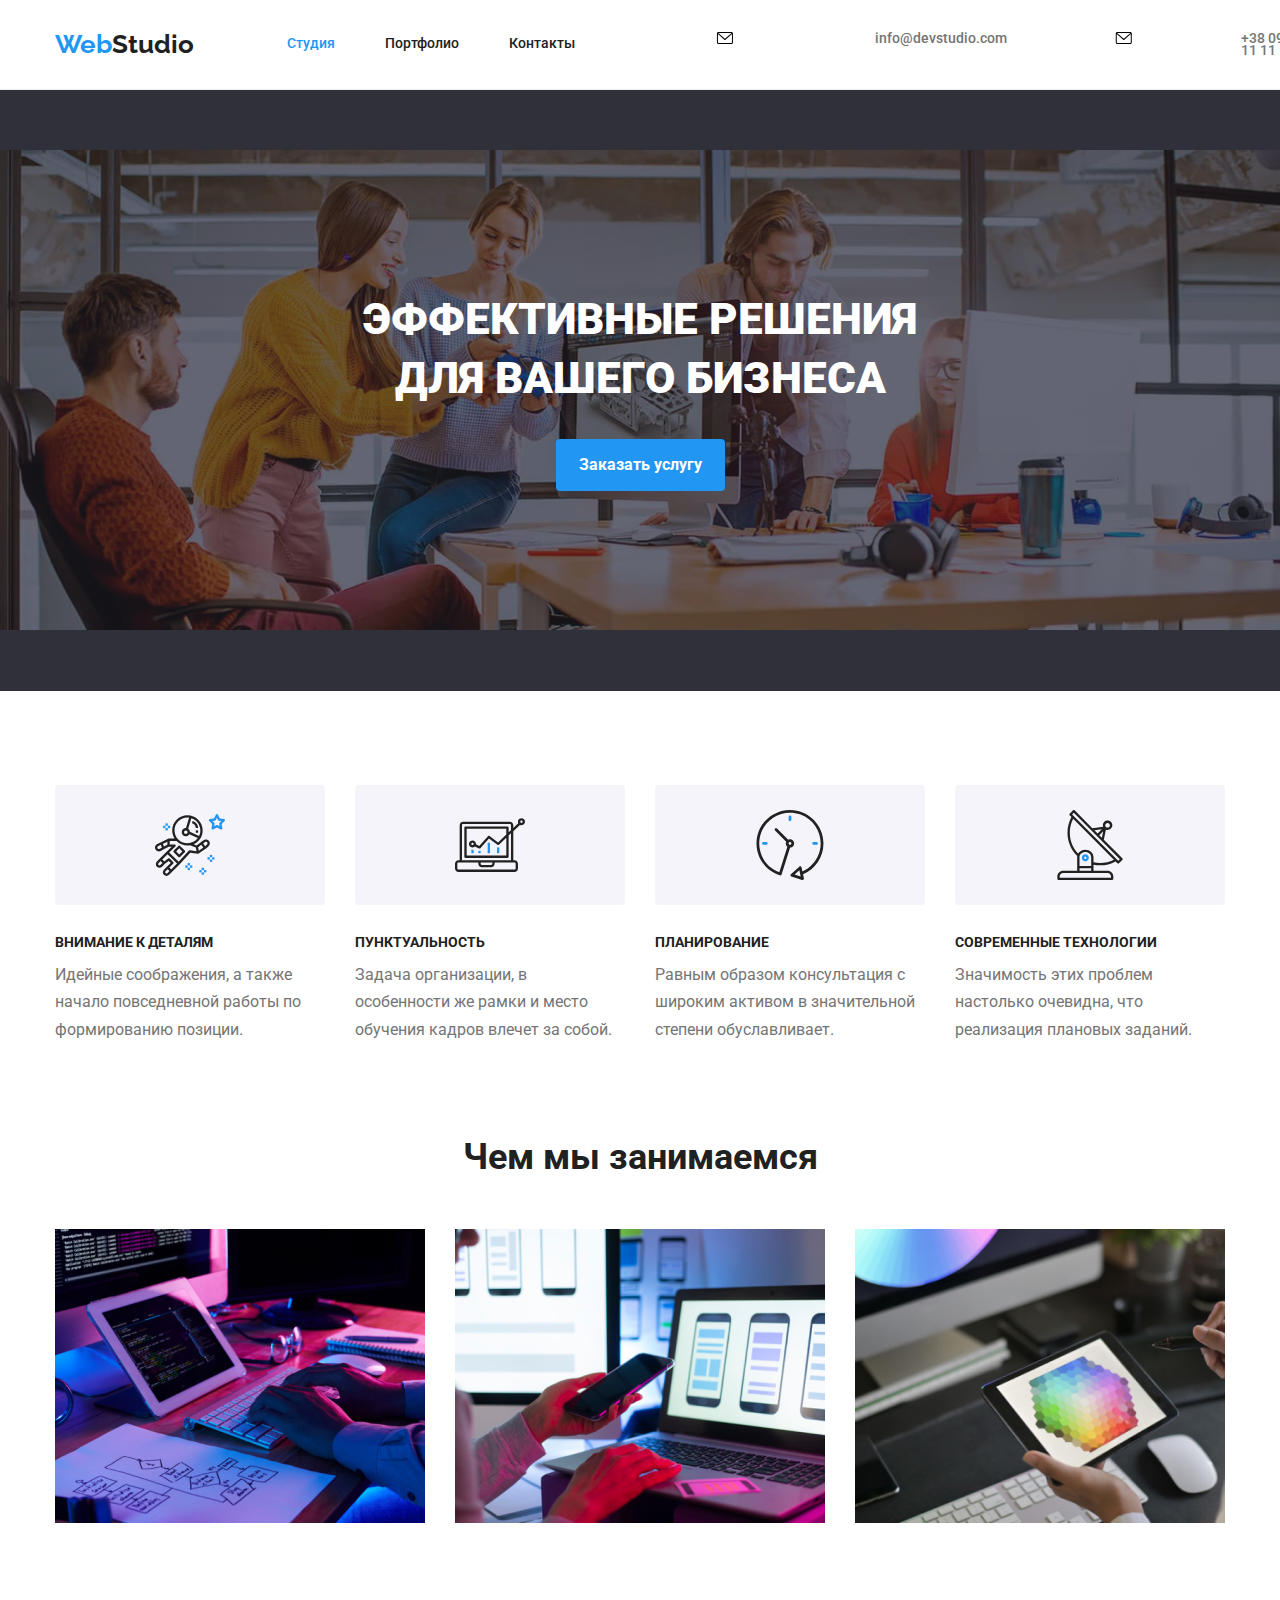
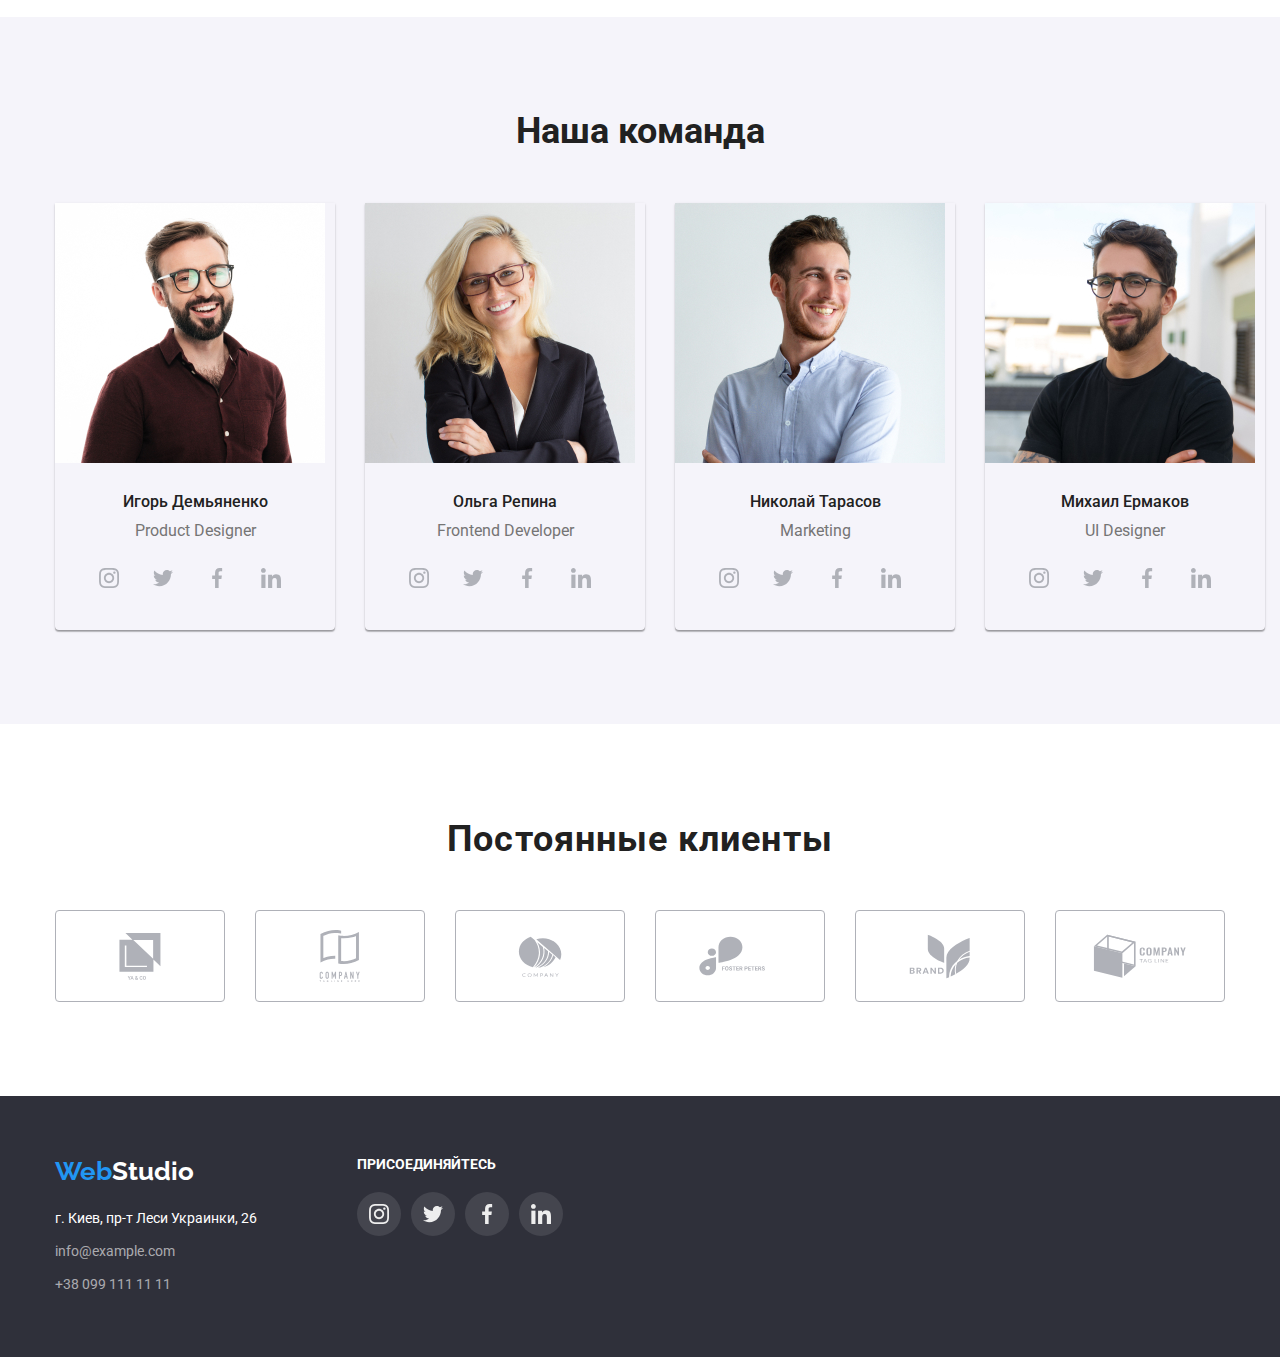
==== index.html @ 7cc12816 "version1" ====
<!DOCTYPE html>
<html lang="en">

<head>
    <meta charset="UTF-8">
    <meta http-equiv="X-UA-Compatible" content="IE=edge">
    <meta name="viewport" content="width=device-width, initial-scale=1.0">
    <title>Студия</title>
    <link rel="preconnect" href="https://fonts.googleapis.com">
    <link rel="preconnect" href="https://fonts.gstatic.com" crossorigin>
    <link href="https://fonts.googleapis.com/css2?family=Raleway:wght@700&family=Roboto:wght@400;500;700;900&display=swap"
        rel="stylesheet">
    <link rel="stylesheet" href="https://minhaskamal.github.io/DownGit/#/home?url=https://github.com/sindresorhus/modern-normalize/blob/main/modern-normalize.css">
    <link rel="stylesheet" href="css/styles.css">
</head>

<body>
    <!-- Навбар -->
    <header class="header">
        <div class="container">
            <nav class="nav">
                <a href="index.html" class="logo">Web<span>Studio</span></a>
                <ul class="nav-list list">
                    <li class="item"><a href="index.html" class="active list-title">Студия</a></li>
                    <li class="item"><a href="portfolio.html" class="list-title">Портфолио</a></li>
                    <li class="item"><a href="" class="list-title">Контакты</a></li>
                </ul>
            </nav>
            <div class="header-contact">
                <a href="mailto:info@devstudio.com" class="info info-link"><svg class="info-icon" weight="16px" height="12px"><use href="./images/symbol-defs.svg#icon-envelope"></use></svg>info@devstudio.com</a>
                <a href="tel:+380991111111" class="info item info-link"><svg class="info-icon" weight="16px" height="12px">
                    <use href="./images/symbol-defs.svg#icon-envelope"></use>
                </svg>+38 096 111 11 11</a>
            </div>
        </div> 
    </header>
    <!-- Основной контент -->
    <main>
        <!-- Шапка -->
        <section class="hero">
            <div class="container">
                <h1 class="hero-title">Эффективные решения<br> для вашего бизнеса</h1>
                <button type="button" class="hero-button">Заказать услугу</button>
            </div>
        </section>
        <!-- Особенности -->
        <section class="quality section">
            <div class="container">
                <ul class="list quality-list">
                    <li class="flex-element">
                        <div class="box-icon">
                         <svg class="quality-icon">
                            <use href="./images/symbol-defs.svg#icon-astronaut"></use>
                        </svg>   
                        </div>
                        <h3 class="quality-title">Внимание к деталям</h3>
                        <p class="quality-text">Идейные соображения, а также начало повседневной работы по формированию позиции.</p>
                    </li>
                    <li class="flex-element">
                        <div class="box-icon">
                            <svg class="quality-icon">
                                <use href="./images/symbol-defs.svg#icon-diagram"></use>
                            </svg>
                        </div>
                        <h3 class="quality-title">Пунктуальность</h3>
                        <p class="quality-text">Задача организации, в особенности же рамки и место обучения кадров влечет за собой.</p>
                    </li>
                    <li class="flex-element">
                        <div class="box-icon">
                            <svg class="quality-icon">
                                <use href="./images/symbol-defs.svg#icon-clock"></use>
                            </svg>
                        </div>
                        <h3 class="quality-title">Планирование</h3>
                        <p class="quality-text">Равным образом консультация с широким активом в значительной степени обуславливает.</p>
                    </li>
                    <li class="flex-element">
                        <div class="box-icon">
                            <svg class="quality-icon">
                                <use href="./images/symbol-defs.svg#icon-antenna"></use>
                            </svg>
                        </div>
                        <h3 class="quality-title">Современные технологии</h3>
                        <p class="quality-text">Значимость этих проблем настолько очевидна, что реализация плановых заданий.</p>
                    </li>
                </ul>
            </div>
        </section>
        <!-- Чем мы занимаемся -->
        <section class="doing section sec-padding">
            <div  class="container">
                <h2 class="doing-title">Чем мы занимаемся</h2>
                <ul class="doing-list list">
                    <li class="flex-element"><img src="./images/keyboard.jpg" alt="keyboard" width="370"></li>
                    <li class="flex-element"><img src="./images/notebook.jpg" alt="notebook" width="370"></li>
                    <li class="flex-element"><img src="./images/pad.jpg" alt="tablet" width="370"></li>
                </ul>
            </div>
        </section>
        <!-- Наша команда -->
        <section class="our-team section">
            <div class="container">
                <h2 class="our-team-title">Наша команда</h2>
                <ul class="list">
                    <li  class="flex-element">
                        <img src="./images/pers1.jpg" alt="product_designer" width="270">
                        <div class="info-personal">
                            <h3 class="list-title">Игорь Демьяненко</h3>
                            <p class="list-text">Product Designer</p>
                            <ul class="team-social-list list">
                                <li class="team-social-item item">
                                    <a href="" class="link team-social-link">
                                        <svg class="team-social-icon">
                                            <use href="./images/symbol-defs.svg#icon-instagram"></use>
                                        </svg>
                                    </a>
                                </li>
                                <li class="team-social-item item">
                                    <a href="" class="link team-social-link">
                                        <svg class="team-social-icon">
                                            <use href="./images/symbol-defs.svg#icon-twitter"></use>
                                        </svg>
                                    </a>
                                </li>
                                <li class="team-social-item item">
                                    <a href="" class="link team-social-link">
                                        <svg class="team-social-icon">
                                            <use href="./images/symbol-defs.svg#icon-facebook"></use>
                                        </svg>
                                    </a>
                                </li>
                                <li class="team-social-item item">
                                    <a href="" class="link team-social-link">
                                        <svg class="team-social-icon">
                                            <use href="./images/symbol-defs.svg#icon-linkedin"></use>
                                        </svg>
                                    </a>
                                </li>
                            </ul>
                        </div>
                    </li>
                    <li  class="flex-element">
                        <img src="./images/pers2.jpg" alt="frontend_developer" width="270">
                        <div class="info-personal">
                            <h3 class="list-title">Ольга Репина</h3>
                            <p class="list-text">Frontend Developer</p>
                            <ul class="team-social-list list">
                                <li class="team-social-item item">
                                    <a href="" class="link team-social-link">
                                        <svg class="team-social-icon">
                                            <use href="./images/symbol-defs.svg#icon-instagram"></use>
                                        </svg>
                                    </a>
                                </li>
                                <li class="team-social-item item">
                                    <a href="" class="link team-social-link">
                                        <svg class="team-social-icon">
                                            <use href="./images/symbol-defs.svg#icon-twitter"></use>
                                        </svg>
                                    </a>
                                </li>
                                <li class="team-social-item item">
                                    <a href="" class="link team-social-link">
                                        <svg class="team-social-icon">
                                            <use href="./images/symbol-defs.svg#icon-facebook"></use>
                                        </svg>
                                    </a>
                                </li>
                                <li class="team-social-item item">
                                    <a href="" class="link team-social-link">
                                        <svg class="team-social-icon">
                                            <use href="./images/symbol-defs.svg#icon-linkedin"></use>
                                        </svg>
                                    </a>
                                </li>
                            </ul>
                        </div>
                    </li>
                    <li  class="flex-element">
                        <img src="./images/pers3.jpg" alt="marketing" width="270">
                        <div class="info-personal">
                            <h3 class="list-title">Николай Тарасов</h3>
                            <p class="list-text">Marketing</p>
                            <ul class="team-social-list list">
                                <li class="team-social-item item">
                                    <a href="" class="link team-social-link">
                                        <svg class="team-social-icon">
                                            <use href="./images/symbol-defs.svg#icon-instagram"></use>
                                        </svg>
                                    </a>
                                </li>
                                <li class="team-social-item item">
                                    <a href="" class="link team-social-link">
                                        <svg class="team-social-icon">
                                            <use href="./images/symbol-defs.svg#icon-twitter"></use>
                                        </svg>
                                    </a>
                                </li>
                                <li class="team-social-item item">
                                    <a href="" class="link team-social-link">
                                        <svg class="team-social-icon">
                                            <use href="./images/symbol-defs.svg#icon-facebook"></use>
                                        </svg>
                                    </a>
                                </li>
                                <li class="team-social-item item">
                                    <a href="" class="link team-social-link">
                                        <svg class="team-social-icon">
                                            <use href="./images/symbol-defs.svg#icon-linkedin"></use>
                                        </svg>
                                    </a>
                                </li>
                            </ul>
                        </div>
                    </li>
                    <li  class="flex-element">
                        <img src="./images/pers4.jpg" alt="ui_designer" width="270">
                        <div class="info-personal">
                            <h3 class="list-title">Михаил Ермаков</h3>
                            <p class="list-text">UI Designer</p>
                            <ul class="team-social-list list">
                                <li class="team-social-item item">
                                    <a href="" class="link team-social-link">
                                        <svg class="team-social-icon">
                                            <use href="./images/symbol-defs.svg#icon-instagram"></use>
                                        </svg>
                                    </a>
                                </li>
                                <li class="team-social-item item">
                                    <a href="" class="link team-social-link">
                                        <svg class="team-social-icon">
                                            <use href="./images/symbol-defs.svg#icon-twitter"></use>
                                        </svg>
                                    </a>
                                </li>
                                <li class="team-social-item item">
                                    <a href="" class="link team-social-link">
                                        <svg class="team-social-icon">
                                            <use href="./images/symbol-defs.svg#icon-facebook"></use>
                                        </svg>
                                    </a>
                                </li>
                                <li class="team-social-item item">
                                    <a href="" class="link team-social-link">
                                        <svg class="team-social-icon">
                                            <use href="./images/symbol-defs.svg#icon-linkedin"></use>
                                        </svg>
                                    </a>
                                </li>
                            </ul>
                        </div>
                    </li>
                </ul>
            </div>
        </section>
        <section class="section clients">
            <div class="container">
                    <h2 class="title-clients">Постоянные клиенты</h2>
                    <ul class="list list-clients">
                        <li class="item item-clients">
                            <a href="" class="link-client">
                                <svg class="logo-client-icon" weight="41px" height="47px">
                                    <use href="./images/symbol-defs.svg#icon-group"></use>
                                </svg>
                            </a>
                        </li>
                        <li class="item item-clients">
                            <a href="" class="link-client">
                                <svg class="logo-client-icon" weight="40px" height="52px">
                                    <use href="./images/symbol-defs.svg#icon-group1"></use>
                                </svg>
                            </a>
                        </li>
                        <li class="item item-clients">
                            <a href="" class="link-client">
                                <svg class="logo-client-icon" weight="43px" height="41px">
                                    <use href="./images/symbol-defs.svg#icon-group2"></use>
                                </svg>
                            </a>
                        </li>
                        <li class="item item-clients">
                            <a href="" class="link-client">
                                <svg class="logo-client-icon" weight="84px" height="40px">
                                    <use href="./images/symbol-defs.svg#icon-group3"></use>
                                </svg>
                            </a>
                        </li>
                        <li class="item item-clients">
                            <a href="" class="link-client">
                                <svg class="logo-client-icon" weight="62px" height="45px">
                                    <use href="./images/symbol-defs.svg#icon-group4"></use>
                                </svg>
                            </a>
                        </li>
                        <li class="item item-clients">
                            <a href="" class="link-client">
                                <svg class="logo-client-icon" weight="94px" height="44px">
                                    <use href="./images/symbol-defs.svg#icon-group5"></use>
                                </svg>
                            </a>
                        </li>
                    </ul>
            </div>
        </section>
    </main>
    <!-- Подвал -->
    <footer class="footer">
        <div class="container footer-conteiner">
            <div>
            <a href="index.html" class="logo">Web<span>Studio</span></a>
            <address>
                <ul class="list">
                    <li class="footer-item">
                        <p class="list-text">г. Киев, пр-т Леси Украинки, 26</p>
                    </li>
                    <li class="footer-item">
                        <a href="mailto:info@example.com" class="info">info@example.com</a>
                    </li>
                    <li class="footer-item">
                        <a href="tel:+380991111111" class="info">+38 099 111 11 11</a>
                    </li>
                </ul>
            </address> 
            </div>
            <div class="footer-social">
                <h2 class="footer-social-title">присоединяйтесь</h2>
                <ul class="footer-social-list list">
                    <li class="footer-social-item item">
                        <a href="" class="link footer-social-link">
                            <svg class="footer-social-icon">
                                <use href="./images/symbol-defs.svg#icon-instagram"></use>
                            </svg>
                        </a>
                    </li>
                    <li class="footer-social-item item">
                        <a href="" class="link footer-social-link">
                            <svg class="footer-social-icon">
                                <use href="./images/symbol-defs.svg#icon-twitter"></use>
                            </svg>
                        </a>
                    </li>
                    <li class="footer-social-item item">
                        <a href="" class="link footer-social-link">
                            <svg class="footer-social-icon">
                                <use href="./images/symbol-defs.svg#icon-facebook"></use>
                            </svg>
                        </a>
                    </li>
                    <li class="footer-social-item item">
                        <a href="" class="link footer-social-link">
                            <svg class="footer-social-icon">
                                <use href="./images/symbol-defs.svg#icon-linkedin"></use>
                            </svg>
                        </a>
                    </li>
                </ul>
            </div>
        </div>
    </footer>
</body>
</html>
---- css/styles.css ----
html {
    box-sizing: border-box;
}

*, *::before, *::after {
    box-sizing: inherit;
}

h1, h2, h3, p, ul {
    margin: 0;
    padding: 0;
}

body {
    font-family: Roboto, sans-serif;
    color: var(--primary-text-color);
    font-weight: 400;
    margin: 0;
}

a {
    text-decoration: none;
}

button {
    cursor: pointer;
    font-family: inherit;
}

img {
    display: block;
    height: auto;
    max-width: 100%;
}

.list {
    list-style: none;
}

:root {
    /* цве основного текста */
    --primary-text-color: #757575;

    /* цвет заголовков */
    --title-text-color: #212121;

    /* цвет фона подвала */
    --foot-color: #2F303A;

    /*Цвет фона основного контента  */
    --bg-main-color: #E5E5E5;

    /* Цвет фона навбара */
    --bg-nav-color:#FFFFFF;

    /*  цвет акцент #296F3
    */
    --accent-color:#2196F3;

    /* цвет почты и телефона rgba(255, 255, 255, 0.6) */
    --contact-color:rgba(255, 255, 255, 0.6);

    /* цвет команды и фильтр кнопок #F5F4FA */
    --filter-color:#F5F4FA;

    /* цвет бордера */
    --border-color: #EEEEEE;
    --fon-ikon: #AFB1B8;
}

.container {
    width: 1200px;
    margin: 0 auto;
    padding: 0 15px;
}

.section {
    padding-bottom: 94px;
    padding-top: 94px;
}

.sec-padding {
    padding-top: 0;
}

/* nav */
.header {
    border-bottom: 1px solid #ECECEC;
}

.header .container {
    display: flex;
    align-items: center;
}

.logo {
    margin-right: 93px;
    font-family: 'Raleway';
    font-weight: bold;
    font-size: 26px;
    line-height: 1.192;
}

.header .logo {
    color: var(--accent-color);
}

.header .logo span {
    color: var(--title-text-color);
}

.nav {
    display: flex;
    align-items: center;
    background-color: var(--bg-nav-color);
}

.nav-list {
    display: flex;
}

.nav-list .item:not(:last-child) {
    margin-right: 50px;
}

.nav-list .list-title {
    display: block;
    padding: 32px 0;
    color: var(--title-text-color);
}

.list a:hover, .list a:focus, .list .active {
    color: var(--accent-color);
}

.header .info {
    padding: 32px 0;
    color: var(--primary-text-color);
    font-weight: 500;
    line-height: 0.875;
}

.header .list {
    font-weight: 500;
    font-size: 14px;
    line-height: 1.14;
}

.header a:hover, .header a:focus {
    color: var(--accent-color);
}

/* header contact */
.header-contact {
    font-size: 14px;
    display: flex;
    margin-left: auto;
}

.header-contact .item:not(:last-child) {
    margin-right: 50px;
}

.info-link {
    width: 100%;
    height: 100%;
    display: flex;
    justify-content: center;
}

.info-link:hover .info-icon,
.info-link:focus .info-icon{
    fill: var(--accent-color);
}
.hero {
    background-color: var(--foot-color);
    color: var(--bg-nav-color);
    padding-top: 200px;
    padding-bottom: 200px;
    background-image: linear-gradient(rgba(47, 48, 58, 0.4), rgba(47, 48, 58, 0.4)), url(../images/img-hero.jpg);
    max-width: 1600px;
    margin: 0 auto;
    background-repeat: no-repeat;
    background-size: contain;
    background-position: center;
}

.hero .container {
    text-align: center;
}

.hero .hero-button {
    background-color: var(--accent-color);
    color: var(--bg-nav-color);
    font-weight: bold;
    font-size: 16px;
    line-height: 1.875;
    border-radius: 4px;
    padding: 10px 22px;
    min-width: 130px;
    text-align: center;
    box-shadow: rgba(0, 0, 0, 0.15);
    border: 1px solid transparent;
}

.hero-button:hover, .hero-button:focus {
    background: #188CE8;
    box-shadow: 0px 4px 4px rgba(0, 0, 0, 0.15);
    border-radius: 4px;
}

.hero-title {
    font-weight: 900;
    text-transform: uppercase;
    font-size: 44px;
    line-height: 1.36;
    margin-bottom: 30px;
}

/* Особенности */

.quality-list {
    display: flex;
}

.quality-list .flex-element {
    width: calc((100% - 90px) / 4);
}

.quality-list .flex-element:not(:last-child) {
    margin-right: 30px;
}

.quality-title {
    margin-bottom: 10px;
    color: var(--title-text-color);
    text-transform: uppercase;
    font-weight: bold;
    font-size: 14px;
    line-height: 1.14;
}

.quality-text {
    line-height: 1.71;
}

.quality .quality-icon {
    width: 70px;
    height: 70px;
}

.box-icon {
    height: 120px;
    width: 270px;
    display: flex;
    align-items: center;
    justify-content: center;
    background-color: var(--filter-color);
    border-radius: 4px;
    margin-bottom: 30px;
}

/* Чем мы занимаемся */
.doing .container {
    text-align: center;
}

.doing-title {
    color: var(--title-text-color);
    font-weight: bold;
    font-size: 36px;
    line-height: 1.16;
    margin-bottom: 50px;
}

.doing-list {
    display: flex;
}

.doing-list .flex-element {
    width: calc((100% - 60px) / 3);
}

.doing-list .flex-element:not(:last-child) {
    margin-right: 30px;
}

/* Наша команда */
.our-team {
    background-color: var(--filter-color);
}

.our-team .container {
    text-align: center;
}

.our-team .list {
    display: flex;
}

.our-team .flex-element {
    width: calc((100% - 90px)  4);
    box-shadow: 0px 1px 3px rgba(0, 0, 0, 0.12), 0px 1px 1px rgba(0, 0, 0, 0.14), 0px 2px 1px rgba(0, 0, 0, 0.2);
    border-radius: 0px 0px 4px 4px;
}

.our-team .flex-element:not(:last-child) {
    margin-right: 30px;
}

.our-team-title {
    font-weight: bold;
    color: var(--title-text-color);
    font-size: 36px;
    line-height: 1.16;
    margin-bottom: 50px;
}

.our-team .info-personal {
    margin-top: 30px;
    margin-bottom: 30px;
}

.our-team .list-title {
    font-weight: 500;
    color: var(--title-text-color);
    font-size: 16px;
    line-height: 1.18;
    padding-bottom: 10px;
}

.our-team .list-text {
    font-size: 16px;
    line-height: 1.18;
    margin-bottom: 16px;
}

.our-team .team-social-list {
    margin: 0 32px 30px;
}

.our-team .team-social-item {
    width: 44px;
    height: 44px;
    margin-right: 10px;
}

.our-team .team-social-link {
    width: 100%;
    height: 100%;
    border-radius: 50%;
    display: flex;
    align-items: center;
    justify-content: center;
}

.our-team .team-social-icon {
    width: 20px;
    height: 20px;
    fill: var(--fon-ikon);
}

.our-team .team-social-link:hover .team-social-icon,
.our-team .team-social-link:focus .team-social-icon {
    fill: var(--bg-nav-color);
}

.our-team .team-social-link:hover,
.our-team .team-social-link:focus {
    background: var(--accent-color);
}

/* Наши клиенты */
.title-clients {
    font-weight: bold;
    font-size: 36px;
    line-height: calc(42 / 36);
    text-align: center;
    letter-spacing: 0.03em;
    color: #212121;
    margin-bottom: 50px;
}

.clients .list-clients {
    display: flex;
}

.clients .item-clients {
    width: 170px;
    height: 92px;
    fill: var(--fon-ikon);
}

.clients .item-clients:not(:last-child) {
    margin-right: 30px;
}

.clients .logo-client-icon {
    fill: var(--fon-ikon);
}

.clients .link-client {
    width: 100%;
    height: 100%;
    display: flex;
    align-items: center;
    justify-content: center;
    border: 1px solid #AFB1B8;
    box-sizing: border-box;
    border-radius: 4px;
}

.clients .link-client:hover .logo-client-icon,
.clients .link-client:focus .logo-client-icon {
    fill: var(--accent-color);
}

.clients .link-client:hover,
.clients .link-client:focus {
    border-color: var(--accent-color);
}

/* Подвал */
.footer {
    background-color: var(--foot-color);
    padding: 60px 15px;
}

.footer-conteiner {
    display: flex;
}

.footer .logo {
    color: var(--accent-color);
    display: block;
    margin-bottom: 20px;
}

.footer .logo span {
    color: var(--bg-nav-color);
}

.footer .list {
    font-style: normal;
}

/* Подвал соцсети */
.footer-social-title {
    text-transform: uppercase;
    font-size: 14px;
    line-height: calc(16 / 14);
    color: var(--bg-nav-color);
    margin-bottom: 20px;
    margin-left: 70px;
}

.footer-social-list {
    display: flex;
    margin-left: 70px;
}

.footer-social-item {
    width: 44px;
    height: 44px;
    background-color: rgba(255, 255, 255, 0.1);
    border-radius: 50%;
    margin-right: 10px;
}

.footer-social-link {
    width: 100%;
    height: 100%;
    border-radius: 50%;
    display: flex;
    align-items: center;
    justify-content: center;
}

.footer-social-icon {
    width: 20px;
    height: 20px;
    fill: var(--border-color);
}

.footer-social-link:hover,
.footer-social-link:focus {
    background-color: var(--accent-color);
}

/* Конец подвал соцсети */
.footer-item:not(:last-child) {
    margin-bottom: 9px;
}

.footer .list-text {
    color: var(--bg-nav-color);
    font-size: 14px;
    line-height: 1.71;
}

.footer .info {
    color: var(--contact-color);
    font-size: 14px;
    line-height: 1.71;
}

.footer .list a:hover, .footer .list a:focus {
    color: var(--accent-color);
}

/* Портфолио */
.main .section .container {
    padding-right: 15px;
    padding-left: 15px;
}

.projects .filters {
    display: flex;
    justify-content: center;
    margin-bottom: 50px;
}

.filters .flex-element {
    font-family: Roboto;
    font-style: normal;
    font-weight: 500;
    font-size: 16px;
    line-height: calc(26 / 16);
    text-align: center;
    letter-spacing: 0.03em;
    color: #212121;
}

.filters .flex-element:not(:last-child) {
    margin-right: 9px;
}

.filters button {
    border: 1px solid transparent;
    border-radius: 4px;
    font-weight: 500;
    font-size: 16px;
    line-height: 1.625;
    align-items: center;
    padding: 6px 22px;
}

.filters button:hover, .filters button:focus {
    color: var(--bg-nav-color);
    background-color: var(--accent-color);
    box-shadow: 0px 3px 1px rgba(0, 0, 0, 0.1), 0px 1px 2px rgba(0, 0, 0, 0.08), 0px 2px 2px rgba(0, 0, 0, 0.12);
    border-radius: 4px;
}

/* ПроектЫ */

.projects .list-project {
    display: flex;
    flex-wrap: wrap;
    margin: -15px;
}

.projects .flex-element-project {
    width: 370px;
    margin: 15px;
}

.flex-element-project:focus,
.flex-element-project:hover {
    box-shadow: 0px 1px 1px rgba(0, 0, 0, 0.12), 0px 4px 4px rgba(0, 0, 0, 0.06), 1px 4px 6px rgba(0, 0, 0, 0.16);
}

.projects .section-title {
    color: var(--title-text-color);
    font-weight: 700;
    font-size: 18px;
    line-height: 2;
}

.info-project {
    padding: 20px 24px;
    border-right: 1px solid var(--border-color);
    border-bottom: 1px solid var(--border-color);
    border-left: 1px solid var(--border-color);
}

.project-text {
    font-weight: 400;
    font-size: 16px;
    line-height: 1.87;
}
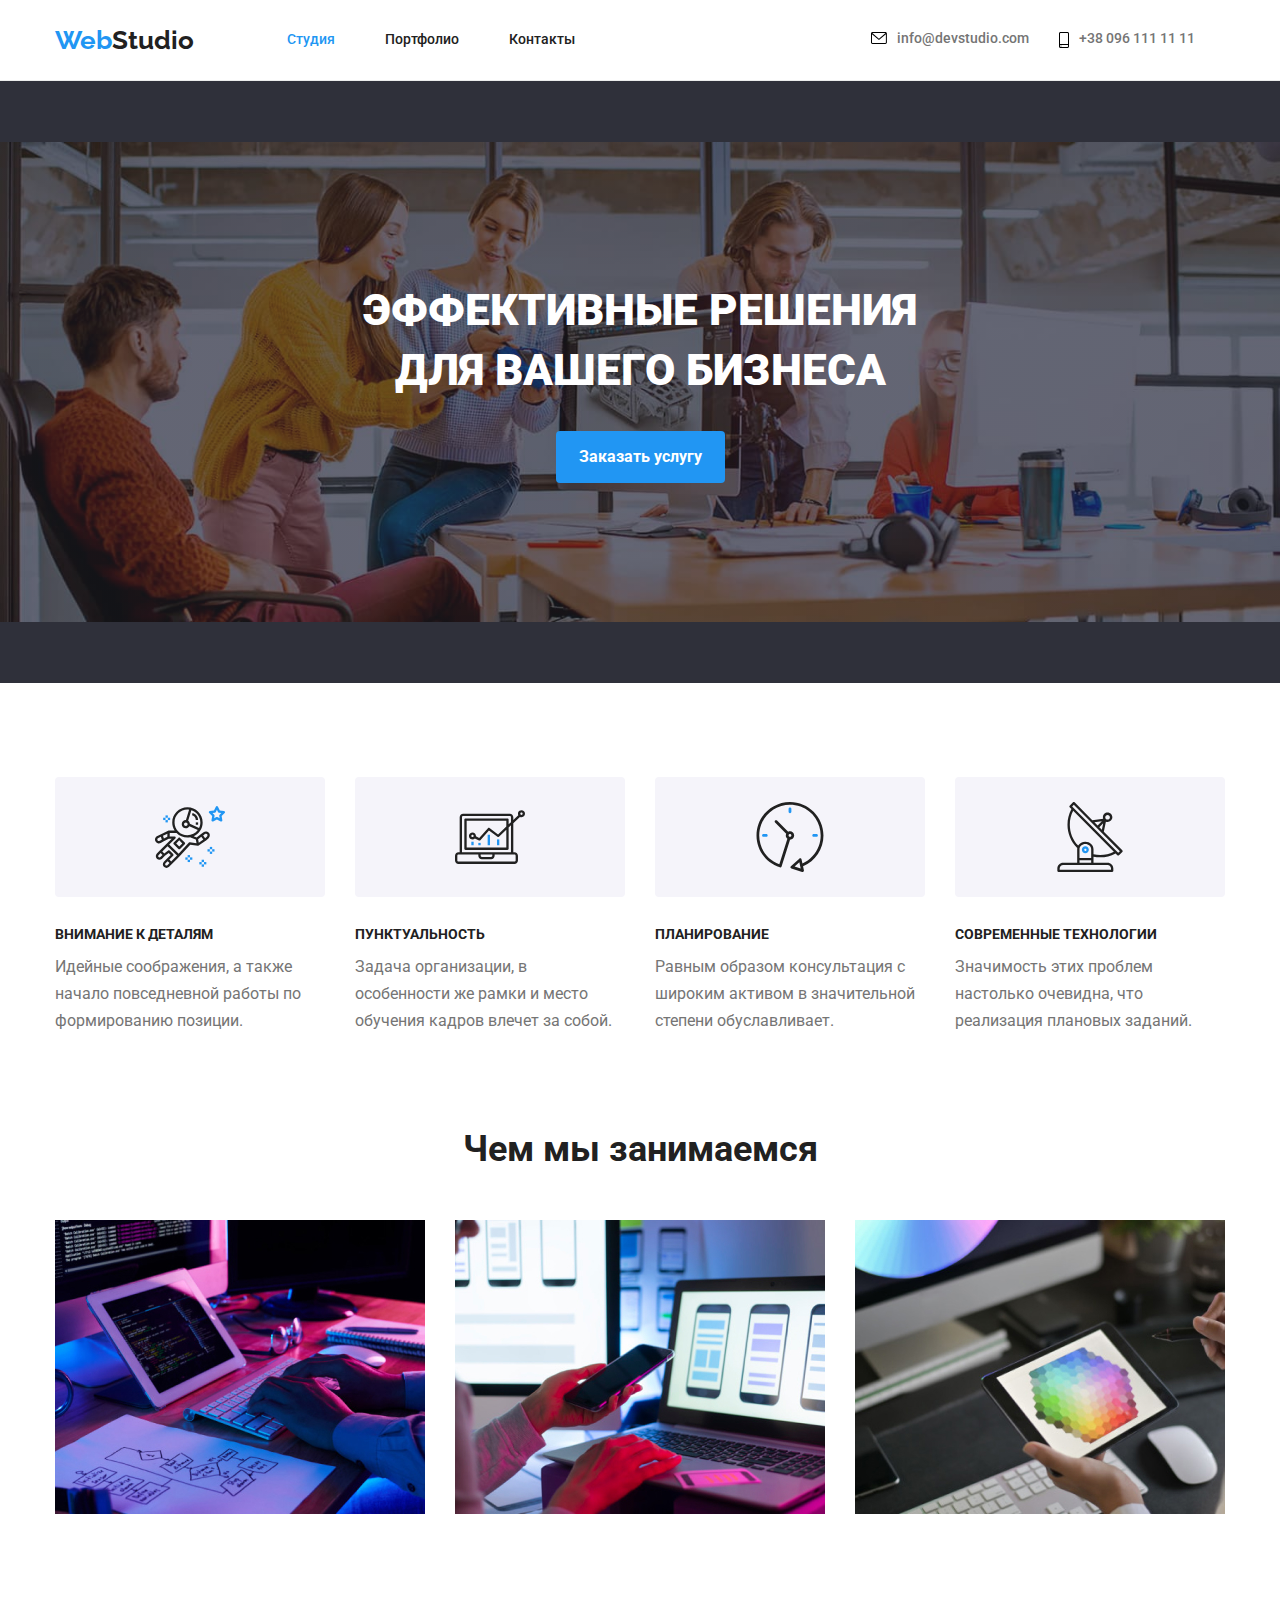
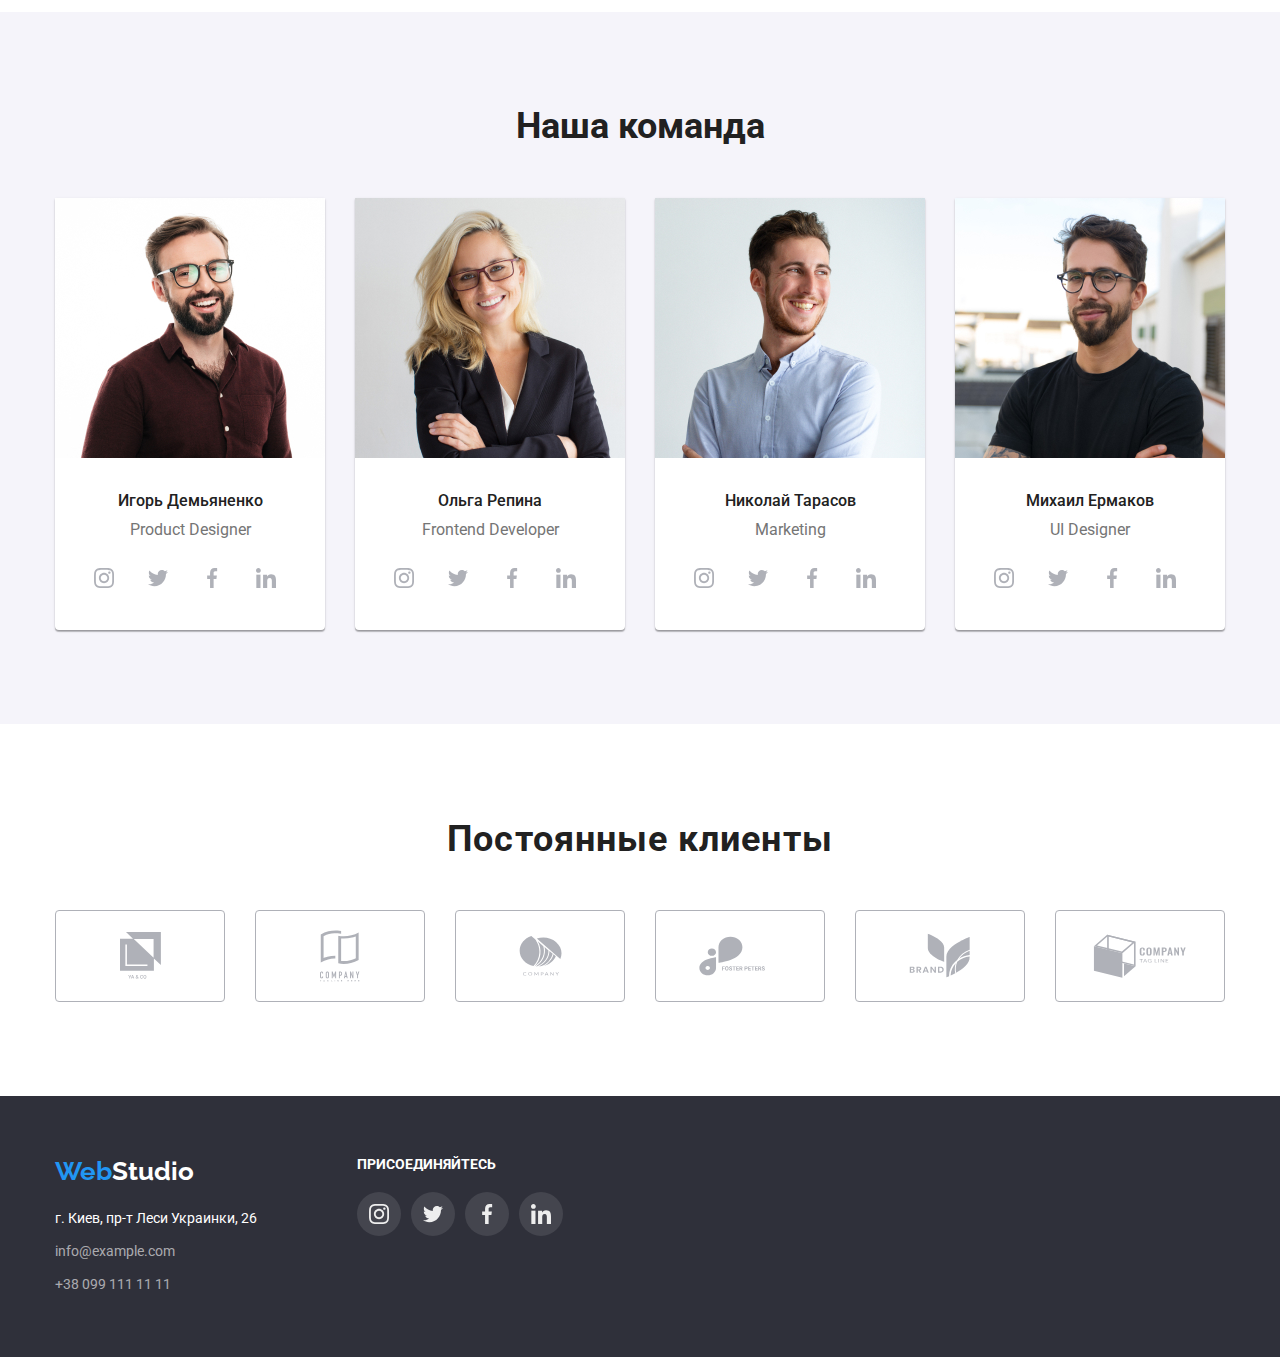
==== commit 1125745e: "version 1711" ====
--- a/index.html
+++ b/index.html
@@ -27,9 +27,9 @@
                 </ul>
             </nav>
             <div class="header-contact">
-                <a href="mailto:info@devstudio.com" class="info info-link"><svg class="info-icon" weight="16px" height="12px"><use href="./images/symbol-defs.svg#icon-envelope"></use></svg>info@devstudio.com</a>
-                <a href="tel:+380991111111" class="info item info-link"><svg class="info-icon" weight="16px" height="12px">
-                    <use href="./images/symbol-defs.svg#icon-envelope"></use>
+                <a href="mailto:info@devstudio.com" class="info info-link"><svg class="info-icon" width="16" height="12"><use href="./images/symbol-defs.svg#icon-envelope"></use></svg>info@devstudio.com</a>
+                <a href="tel:+380991111111" class="info item info-link"><svg class="info-icon" width="10" height="16">
+                    <use href="./images/symbol-defs.svg#icon-smartphone"></use>
                 </svg>+38 096 111 11 11</a>
             </div>
         </div> 
@@ -259,42 +259,42 @@
                     <ul class="list list-clients">
                         <li class="item item-clients">
                             <a href="" class="link-client">
-                                <svg class="logo-client-icon" weight="41px" height="47px">
+                                <svg class="logo-client-icon" width="41" height="47">
                                     <use href="./images/symbol-defs.svg#icon-group"></use>
                                 </svg>
                             </a>
                         </li>
                         <li class="item item-clients">
                             <a href="" class="link-client">
-                                <svg class="logo-client-icon" weight="40px" height="52px">
+                                <svg class="logo-client-icon" width="40" height="52">
                                     <use href="./images/symbol-defs.svg#icon-group1"></use>
                                 </svg>
                             </a>
                         </li>
                         <li class="item item-clients">
                             <a href="" class="link-client">
-                                <svg class="logo-client-icon" weight="43px" height="41px">
+                                <svg class="logo-client-icon" width="43" height="41">
                                     <use href="./images/symbol-defs.svg#icon-group2"></use>
                                 </svg>
                             </a>
                         </li>
                         <li class="item item-clients">
                             <a href="" class="link-client">
-                                <svg class="logo-client-icon" weight="84px" height="40px">
+                                <svg class="logo-client-icon" width="84" height="40">
                                     <use href="./images/symbol-defs.svg#icon-group3"></use>
                                 </svg>
                             </a>
                         </li>
                         <li class="item item-clients">
                             <a href="" class="link-client">
-                                <svg class="logo-client-icon" weight="62px" height="45px">
+                                <svg class="logo-client-icon" width="62" height="45">
                                     <use href="./images/symbol-defs.svg#icon-group4"></use>
                                 </svg>
                             </a>
                         </li>
                         <li class="item item-clients">
                             <a href="" class="link-client">
-                                <svg class="logo-client-icon" weight="94px" height="44px">
+                                <svg class="logo-client-icon" width="94" height="44">
                                     <use href="./images/symbol-defs.svg#icon-group5"></use>
                                 </svg>
                             </a>
--- a/css/styles.css
+++ b/css/styles.css
@@ -28,9 +28,9 @@
 }
 
 img {
-    display: block;
     height: auto;
-    max-width: 100%;
+
+    /* max-width: 100%; */
 }
 
 .list {
@@ -166,12 +166,17 @@
     height: 100%;
     display: flex;
     justify-content: center;
-}
-
+    margin-right: 30px;
+}
+
+.info-icon{
+    margin-right: 10px;
+}
 .info-link:hover .info-icon,
-.info-link:focus .info-icon{
+.info-link:focus .info-icon {
     fill: var(--accent-color);
 }
+
 .hero {
     background-color: var(--foot-color);
     color: var(--bg-nav-color);
@@ -299,9 +304,10 @@
 }
 
 .our-team .flex-element {
-    width: calc((100% - 90px)  4);
+    width: calc((100% - 90px) / 4);
     box-shadow: 0px 1px 3px rgba(0, 0, 0, 0.12), 0px 1px 1px rgba(0, 0, 0, 0.14), 0px 2px 1px rgba(0, 0, 0, 0.2);
     border-radius: 0px 0px 4px 4px;
+    background-color: var(--bg-nav-color);
 }
 
 .our-team .flex-element:not(:last-child) {
@@ -336,7 +342,9 @@
 }
 
 .our-team .team-social-list {
-    margin: 0 32px 30px;
+    display: flex;
+    justify-content: center;
+    align-items: center;
 }
 
 .our-team .team-social-item {
